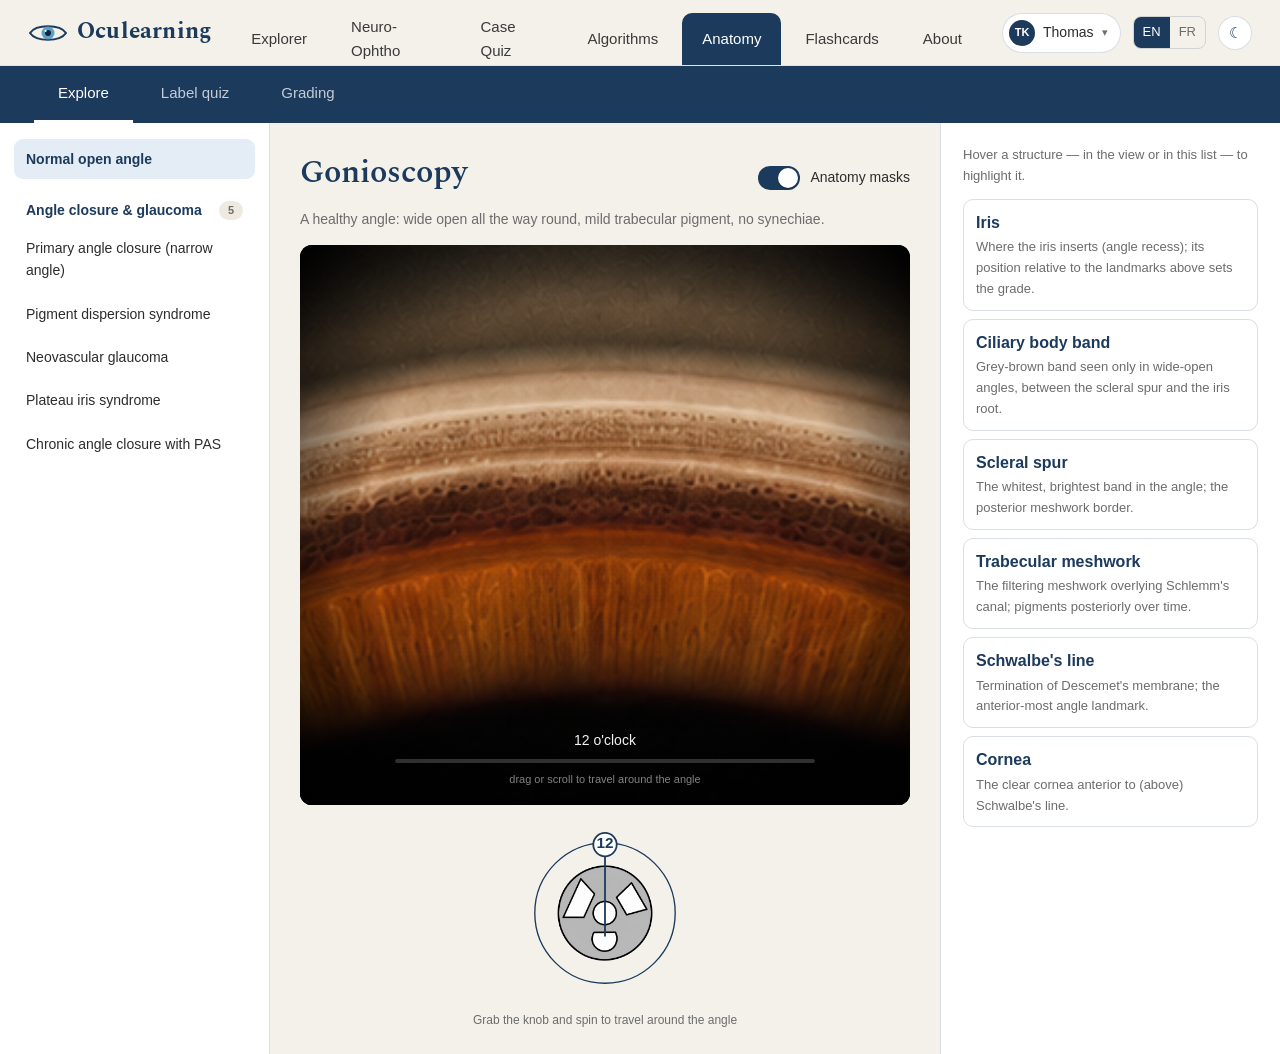
==== index.html @ 06ad2e5f "Initial commit: seamless disc-based gonioscopy simulator Interactive gonioscopy trainer themed to ma" ====
<!DOCTYPE html>
<html lang="en">
<head>
<meta charset="UTF-8">
<meta name="viewport" content="width=device-width, initial-scale=1">
<title>Gonioscopy Simulator | OcuLearning</title>
<link rel="preconnect" href="https://fonts.googleapis.com">
<link rel="preconnect" href="https://fonts.gstatic.com" crossorigin>
<link href="https://fonts.googleapis.com/css2?family=Spectral:wght@500;600;700&display=swap" rel="stylesheet">
<link rel="stylesheet" href="styles.css">
<style>
  .stage { position: relative; width: 100%; height: 560px; background: #000;
    border-radius: 12px; overflow: hidden; cursor: grab; touch-action: none; }
  .stage.dragging { cursor: grabbing; }
  .stage canvas { display: block; width: 100%; height: 100%; }
  #vignette { position: absolute; inset: 0; pointer-events: none;
    background: radial-gradient(ellipse 72% 78% at 50% 50%, rgba(0,0,0,0) 54%,
      rgba(0,0,0,0.55) 76%, rgba(0,0,0,0.96) 92%, #000 100%); }
  #hud { position: absolute; left: 0; right: 0; bottom: 0; padding: 14px 18px 16px; pointer-events: none;
    background: linear-gradient(to top, rgba(0,0,0,0.5), transparent); }
  #label { color: #f2f2f2; font-size: 14px; font-weight: 500; text-align: center; margin-bottom: 8px; }
  #track { position: relative; height: 4px; border-radius: 2px; background: rgba(255,255,255,0.18);
    max-width: 420px; margin: 0 auto; }
  #fill { position: absolute; left: 0; top: 0; height: 100%; border-radius: 2px; background: rgba(255,255,255,0.85); width: 0; }
  #hint { color: rgba(255,255,255,0.5); font-size: 11px; text-align: center; margin-top: 8px; }
  #hoverlabel { position: fixed; transform: translate(14px, -50%); pointer-events: none; padding: 4px 9px;
    border-radius: 6px; font-size: 12px; font-weight: 500; color: #fff; background: rgba(20,20,22,0.82);
    border: 0.5px solid rgba(255,255,255,0.18); opacity: 0; transition: opacity .12s; white-space: nowrap; z-index: 5; }
  #calib { display: none; }
</style>
</head>
<body>

<!-- ===== OcuLearning top nav ===== -->
<nav class="topnav">
  <div class="brand">
    <svg class="logo-eye" viewBox="0 0 40 24" aria-hidden="true">
      <path d="M2 12 C 8 3, 32 3, 38 12 C 32 21, 8 21, 2 12 Z" fill="none" stroke="#1b3a5c" stroke-width="2"/>
      <circle cx="20" cy="12" r="6.5" fill="#5aa0c8"/>
      <circle cx="20" cy="12" r="3" fill="#12233a"/>
      <circle cx="17.6" cy="9.8" r="1.1" fill="#fff"/>
    </svg>
    <span class="brand-name">Oculearning</span>
  </div>
  <div class="topnav-links">
    <a>Explorer</a>
    <a>Neuro-Ophtho</a>
    <a>Case Quiz</a>
    <a>Algorithms</a>
    <a class="active">Anatomy</a>
    <a>Flashcards</a>
    <a>About</a>
  </div>
  <div class="topnav-right">
    <div class="user-chip"><span class="avatar">TK</span> Thomas <span class="chev">▾</span></div>
    <div class="lang"><span class="on">EN</span><span>FR</span></div>
    <button class="icon-btn" title="Toggle theme">☾</button>
  </div>
</nav>

<!-- ===== navy sub-nav: gonioscopy modes ===== -->
<div class="subnav">
  <div class="mode-tabs">
    <div class="mode-tab active" data-mode="explore">Explore</div>
    <div class="mode-tab" data-mode="label">Label quiz</div>
    <div class="mode-tab" data-mode="grading">Grading</div>
  </div>
</div>

<main class="app-main">
  <!-- left sidebar: pathologies -->
  <aside class="sidebar" id="sidebar"></aside>

  <!-- centre: the angle view -->
  <section class="stage-col">
    <div class="stage-head">
      <h1 class="page-title">Gonioscopy</h1>
      <label class="mask-toggle">
        <input type="checkbox" id="mask-switch" checked>
        <span class="switch"></span>
        <span>Anatomy masks</span>
      </label>
    </div>
    <p id="case-desc"></p>
    <div class="stage" id="stage">
      <canvas id="c"></canvas>
      <div id="vignette"></div>
      <div id="hoverlabel"></div>
      <div id="calib"></div>
      <div id="hud">
        <div id="label">—</div>
        <div id="track"><div id="fill"></div></div>
        <div id="hint">drag or scroll to travel around the angle</div>
      </div>
    </div>
    <div class="stage-controls">
      <div class="dial-wrap">
        <svg id="dial-svg" viewBox="0 0 200 200" aria-label="Clock-hour dial">
          <circle class="dial-ring" cx="100" cy="100" r="78"/>
          <!-- rotor: reel image + indicator line + knob all spin together about the centre -->
          <g id="dial-rotor">
            <image href="reel.png" x="46" y="46" width="108" height="108"/>
            <!-- indicator: knob → semi-circle (bottom of the reel), drawn on top -->
            <line id="dial-indicator" x1="100" y1="24" x2="100" y2="126"/>
            <circle id="knob-c" class="knob-bg" cx="100" cy="24" r="13"/>
          </g>
          <text id="knob-num" x="100" y="24">12</text>
        </svg>
      </div>
      <div class="dial-caption">Grab the knob and spin to travel around the angle</div>
    </div>
  </section>

  <!-- right: mode panel -->
  <section class="panel-col">
    <div id="explore-panel">
      <p class="hint-text">Hover a structure — in the view or in this list — to highlight it.</p>
      <ul id="explore-list"></ul>
    </div>
    <div id="label-panel" style="display:none;">
      <p id="label-prompt"></p>
      <p class="hint-text">Move over the structure in the view and click it.</p>
      <div id="label-feedback" class="feedback"></div>
      <div id="label-score" class="score-line"></div>
      <button id="label-next">New structure</button>
    </div>
    <div id="grading-panel" style="display:none;">
      <p class="hint-text">Shaffer grade + Spaeth notation for the selected case at the current clock hour.</p>
      <div id="grading-info"></div>
    </div>
  </section>
</main>

<script src="data.js"></script>
<script src="viewer.js"></script>
<script src="app-glue.js"></script>
</body>
</html>
---- styles.css ----
/* Gonioscopy Simulator — themed to match the OcuLearning design language:
   warm cream background, deep-navy secondary nav, serif headings over a clean
   sans body, thin-outline pill buttons, subtle count badges. */

:root {
  --cream: #f4f1ea;        /* page background */
  --surface: #ffffff;      /* cards */
  --surface-2: #efeae0;    /* subtle fills */
  --navy: #1b3a5c;         /* deep navy accent / sub-nav */
  --navy-hi: #24507e;
  --ink: #2c2c2c;          /* body text */
  --muted: #6c6c6c;
  --line: rgba(27, 58, 92, 0.16);
  --serif: "Spectral", Georgia, "Iowan Old Style", "Times New Roman", serif;
  --sans: -apple-system, BlinkMacSystemFont, "Segoe UI", Roboto, Helvetica, Arial, sans-serif;
}

* { box-sizing: border-box; }
body { margin: 0; background: var(--cream); color: var(--ink); font-family: var(--sans);
  line-height: 1.6; -webkit-font-smoothing: antialiased; }

h1, h2, h3 { font-family: var(--serif); color: var(--navy); font-weight: 600; margin: 0; }

/* ---- header ---- */
header { padding: 26px 34px 0; }
header h1 { font-size: 34px; letter-spacing: 0.2px; }
header p { color: var(--muted); font-size: 15px; margin: 5px 0 0; }

/* ---- navy secondary nav holding the mode tabs ---- */
.subnav { background: var(--navy); margin-top: 18px; padding: 0 34px; }
.mode-tabs { display: flex; gap: 4px; max-width: 1280px; }
.mode-tab { padding: 15px 24px; color: rgba(255, 255, 255, 0.74); font-size: 15px; font-weight: 500;
  cursor: pointer; border-bottom: 3px solid transparent; user-select: none; transition: color .15s; }
.mode-tab:hover { color: #fff; }
.mode-tab.active { color: #fff; border-bottom-color: #fff; }

/* ---- layout ---- */
main { display: flex; gap: 30px; padding: 28px 34px 48px; align-items: flex-start;
  max-width: 1280px; flex-wrap: wrap; }
.left-col { flex: 1 1 600px; min-width: 320px; }
.right-col { flex: 1 1 330px; min-width: 290px;
  background: var(--surface); border: 0.5px solid var(--line); border-radius: 14px; padding: 20px 22px; }

/* ---- case selector row ---- */
.controls-row { display: flex; align-items: center; gap: 10px; margin-bottom: 8px; }
.controls-row label { font-weight: 600; color: var(--navy); }
select { font-family: var(--sans); font-size: 14px; padding: 8px 12px; border: 1px solid var(--line);
  border-radius: 9px; background: var(--surface); color: var(--ink); cursor: pointer; }
#case-desc { color: var(--muted); font-size: 14px; margin: 0 0 14px; }

/* ---- stage header: title + mask toggle ---- */
.stage-head { display: flex; align-items: center; justify-content: space-between; gap: 16px; }

/* iOS-style toggle switch for the anatomy masks */
.mask-toggle { display: inline-flex; align-items: center; gap: 10px; cursor: pointer;
  font-size: 14px; color: var(--ink); user-select: none; }
.mask-toggle input { position: absolute; opacity: 0; width: 0; height: 0; }
.mask-toggle .switch { position: relative; width: 42px; height: 24px; border-radius: 24px;
  background: #c8c8c8; transition: background .16s; flex: none; }
.mask-toggle .switch::after { content: ""; position: absolute; top: 2px; left: 2px;
  width: 20px; height: 20px; border-radius: 50%; background: #fff;
  box-shadow: 0 1px 2px rgba(0,0,0,.3); transition: transform .16s; }
.mask-toggle input:checked + .switch { background: var(--navy); }
.mask-toggle input:checked + .switch::after { transform: translateX(18px); }

/* ---- clock-hour dial ---- */
.stage-controls { display: flex; flex-direction: column; align-items: center; gap: 8px; margin-top: 18px; }
.dial-wrap { width: 180px; height: 180px; touch-action: none; }
#dial-svg { width: 100%; height: 100%; cursor: grab; display: block; }
#dial-svg:active { cursor: grabbing; }
.dial-ring { fill: none; stroke: var(--navy); stroke-width: 1.5; }
#dial-indicator { stroke: var(--navy); stroke-width: 2; }
.knob-bg { fill: #fff; stroke: var(--navy); stroke-width: 2; }
#knob-num { font-family: var(--sans); font-size: 17px; font-weight: 600; fill: var(--navy);
  text-anchor: middle; dominant-baseline: central; pointer-events: none; }
.dial-caption { font-size: 12px; color: var(--muted); }

button { font-family: var(--sans); font-size: 14px; padding: 8px 16px; border-radius: 9px;
  border: 1px solid var(--line); background: var(--surface); color: var(--navy); cursor: pointer;
  transition: background .15s, border-color .15s; }
button:hover { background: var(--surface-2); border-color: var(--navy); }
button:active { transform: scale(0.98); }

/* ---- explore structure list ---- */
.hint-text { font-size: 13px; color: var(--muted); margin: 0 0 12px; }
#explore-list { list-style: none; padding: 0; margin: 0; }
#explore-list li { padding: 10px 12px; border-radius: 10px; border: 0.5px solid var(--line);
  margin-bottom: 8px; transition: background .12s, border-color .12s; }
#explore-list li.hot { background: rgba(214, 150, 60, 0.15); border-color: rgba(214, 150, 60, 0.55); }
#explore-list .s-name { font-weight: 600; color: var(--navy); }
#explore-list .s-desc { font-size: 13px; color: var(--muted); margin-top: 2px; }

/* ---- quiz panels ---- */
#label-prompt { font-size: 16px; }
#label-prompt b, #grading-info b { color: var(--navy); }
.feedback { min-height: 22px; font-weight: 600; margin: 10px 0; }
.feedback.ok { color: #1a7f4b; }
.feedback.no { color: #b23b3b; }
.score-line { color: var(--muted); font-size: 14px; }
#grading-info p { margin: 6px 0; font-size: 14px; }
#grading-info b { font-size: 15px; }

/* ============ OcuLearning top nav ============ */
.topnav { display: flex; align-items: stretch; justify-content: space-between; gap: 20px;
  background: var(--cream); padding: 0 28px; height: 66px; border-bottom: 1px solid rgba(0,0,0,0.06); }
.brand { display: flex; align-items: center; gap: 9px; }
.logo-eye { width: 40px; height: 24px; }
.brand-name { font-family: var(--serif); font-weight: 700; font-size: 23px; color: var(--navy); letter-spacing: .2px; }

.topnav-links { display: flex; align-items: stretch; gap: 4px; flex: 1; justify-content: center; }
.topnav-links a { display: flex; align-items: center; padding: 0 20px; font-size: 15px; color: #3a3a3a;
  cursor: pointer; text-decoration: none; border-radius: 10px 10px 0 0; align-self: flex-end; height: 52px; }
.topnav-links a:hover { color: var(--navy); }
.topnav-links a.active { background: var(--navy); color: #fff; font-weight: 500; }

.topnav-right { display: flex; align-items: center; gap: 12px; }
.user-chip { display: flex; align-items: center; gap: 8px; padding: 6px 12px 6px 6px; border-radius: 22px;
  border: 1px solid var(--line); background: var(--surface); font-size: 14px; color: var(--ink); }
.avatar { width: 26px; height: 26px; border-radius: 50%; background: var(--navy); color: #fff;
  display: flex; align-items: center; justify-content: center; font-size: 11px; font-weight: 600; }
.chev { color: var(--muted); font-size: 11px; }
.lang { display: flex; border: 1px solid var(--line); border-radius: 8px; overflow: hidden; font-size: 13px; }
.lang span { padding: 5px 9px; color: var(--muted); }
.lang .on { background: var(--navy); color: #fff; }
.icon-btn { width: 34px; height: 34px; border-radius: 50%; border: 1px solid var(--line);
  background: var(--surface); font-size: 15px; cursor: pointer; padding: 0; }

/* subnav sits flush under the nav, its active tab aligned with the navy top tab */
.subnav { margin-top: 0; }

/* ============ app layout: sidebar | stage | panel ============ */
.app-main { display: flex; gap: 0; align-items: stretch; max-width: none; padding: 0; }
.sidebar { width: 270px; flex: none; background: var(--surface); border-right: 1px solid var(--line);
  padding: 16px 14px; min-height: calc(100vh - 66px - 51px); }
.side-item { padding: 9px 12px; border-radius: 9px; cursor: pointer; font-size: 14px; color: var(--ink);
  margin-bottom: 3px; }
.side-item:hover { background: var(--surface-2); }
.side-item.active { background: #e4edf6; color: var(--navy); font-weight: 600; }
.side-group { margin-top: 14px; }
.side-group-head { display: flex; align-items: center; justify-content: space-between; padding: 6px 12px;
  font-weight: 700; color: var(--navy); font-size: 14px; }
.badge { background: var(--surface-2); color: var(--muted); border-radius: 20px; font-size: 11px;
  font-weight: 600; padding: 1px 9px; }

.stage-col { flex: 1 1 560px; min-width: 320px; padding: 24px 30px; }
.page-title { font-size: 32px; margin-bottom: 10px; }
.panel-col { width: 340px; flex: none; background: var(--surface); border-left: 1px solid var(--line);
  padding: 22px 22px; }

@media (max-width: 1100px) {
  .topnav-links { display: none; }
  .app-main { flex-wrap: wrap; }
  .sidebar, .panel-col { width: 100%; border: none; border-bottom: 1px solid var(--line); min-height: 0; }
  .stage-col { flex: 1 1 100%; }
}
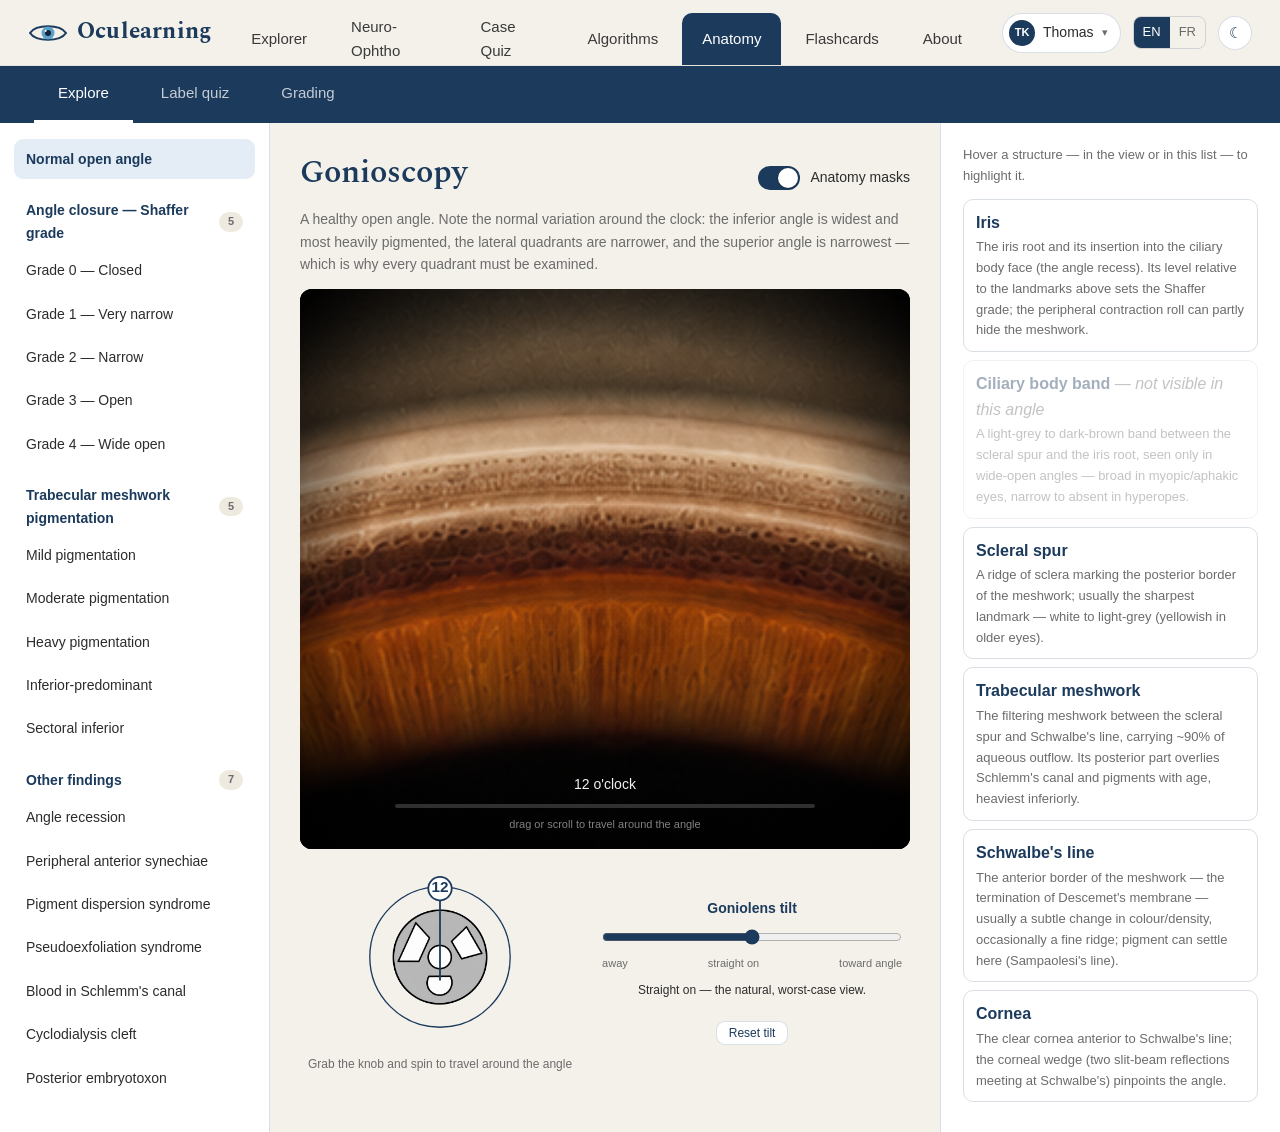
==== commit 7871aeb5: "True 360° angle navigation, goniolens tilt, and textbook-accurate pathologies Navigation: the disc w" ====
--- a/index.html
+++ b/index.html
@@ -94,6 +94,7 @@
       </div>
     </div>
     <div class="stage-controls">
+      <div class="control-block">
       <div class="dial-wrap">
         <svg id="dial-svg" viewBox="0 0 200 200" aria-label="Clock-hour dial">
           <circle class="dial-ring" cx="100" cy="100" r="78"/>
@@ -108,6 +109,16 @@
         </svg>
       </div>
       <div class="dial-caption">Grab the knob and spin to travel around the angle</div>
+      </div>
+
+      <div class="control-block tilt-block">
+        <div class="tilt-head">Goniolens tilt</div>
+        <input type="range" id="tilt-range" min="-100" max="100" value="0" step="1"
+               aria-label="Goniolens tilt">
+        <div class="tilt-scale"><span>away</span><span>straight on</span><span>toward angle</span></div>
+        <div class="tilt-caption" id="tilt-caption">Straight on — the natural, worst-case view.</div>
+        <button id="tilt-reset" class="tilt-reset">Reset tilt</button>
+      </div>
     </div>
   </section>
 
--- a/styles.css
+++ b/styles.css
@@ -64,7 +64,18 @@
 .mask-toggle input:checked + .switch::after { transform: translateX(18px); }
 
 /* ---- clock-hour dial ---- */
-.stage-controls { display: flex; flex-direction: column; align-items: center; gap: 8px; margin-top: 18px; }
+.stage-controls { display: flex; flex-wrap: wrap; align-items: center; justify-content: center;
+  gap: 30px; margin-top: 18px; }
+.control-block { display: flex; flex-direction: column; align-items: center; gap: 8px; }
+
+/* ---- goniolens tilt ---- */
+.tilt-block { max-width: 300px; flex: 1 1 240px; }
+.tilt-head { font-weight: 600; color: var(--navy); font-size: 14px; }
+#tilt-range { width: 100%; accent-color: var(--navy); cursor: pointer; }
+.tilt-scale { display: flex; justify-content: space-between; width: 100%;
+  font-size: 11px; color: var(--muted); }
+.tilt-caption { font-size: 12px; color: var(--ink); text-align: center; min-height: 32px; }
+.tilt-reset { font-size: 12px; padding: 4px 12px; }
 .dial-wrap { width: 180px; height: 180px; touch-action: none; }
 #dial-svg { width: 100%; height: 100%; cursor: grab; display: block; }
 #dial-svg:active { cursor: grabbing; }
@@ -87,6 +98,8 @@
 #explore-list li { padding: 10px 12px; border-radius: 10px; border: 0.5px solid var(--line);
   margin-bottom: 8px; transition: background .12s, border-color .12s; }
 #explore-list li.hot { background: rgba(214, 150, 60, 0.15); border-color: rgba(214, 150, 60, 0.55); }
+#explore-list li.off { opacity: 0.4; pointer-events: none; }
+#explore-list li.off .s-name::after { content: " — not visible in this angle"; font-weight: 400; font-style: italic; color: var(--muted); }
 #explore-list .s-name { font-weight: 600; color: var(--navy); }
 #explore-list .s-desc { font-size: 13px; color: var(--muted); margin-top: 2px; }
 
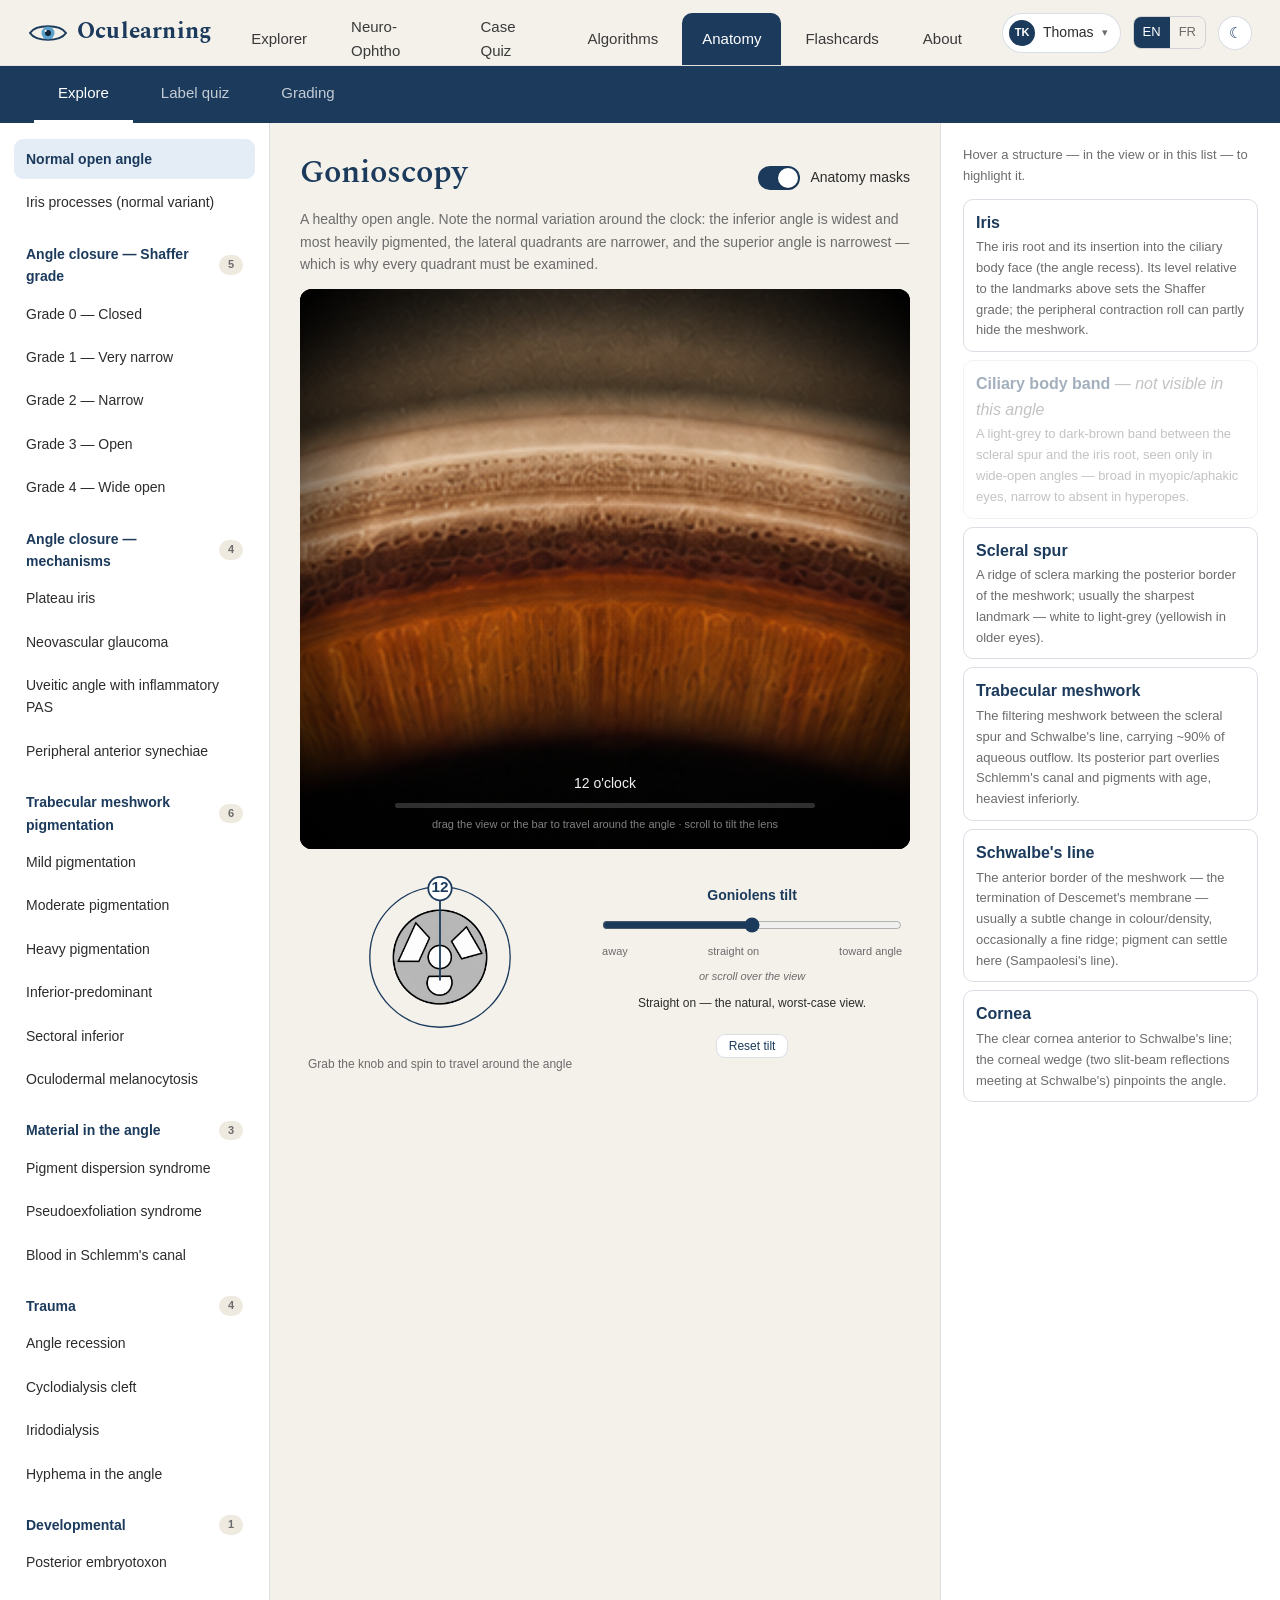
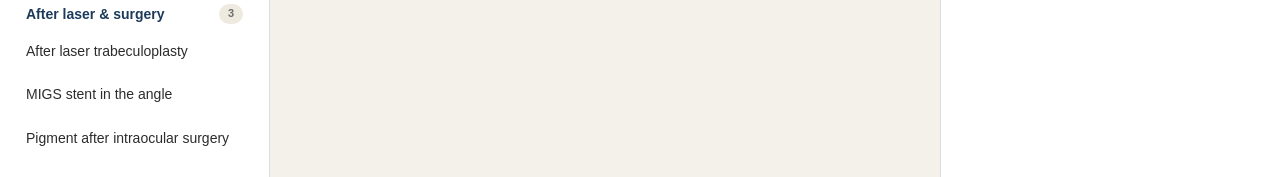
==== commit 129fee29: "Give the wheel to the goniolens tilt; add a scrub bar for travelling Scrolling over the view no long" ====
--- a/index.html
+++ b/index.html
@@ -19,9 +19,12 @@
   #hud { position: absolute; left: 0; right: 0; bottom: 0; padding: 14px 18px 16px; pointer-events: none;
     background: linear-gradient(to top, rgba(0,0,0,0.5), transparent); }
   #label { color: #f2f2f2; font-size: 14px; font-weight: 500; text-align: center; margin-bottom: 8px; }
-  #track { position: relative; height: 4px; border-radius: 2px; background: rgba(255,255,255,0.18);
-    max-width: 420px; margin: 0 auto; }
-  #fill { position: absolute; left: 0; top: 0; height: 100%; border-radius: 2px; background: rgba(255,255,255,0.85); width: 0; }
+  #track { position: relative; height: 5px; border-radius: 3px; background: rgba(255,255,255,0.18);
+    max-width: 420px; margin: 0 auto; pointer-events: auto; cursor: ew-resize;
+    touch-action: none; transition: height .12s, background .12s; }
+  #track::before { content: ""; position: absolute; inset: -11px 0; }  /* grab area */
+  #track:hover { height: 7px; background: rgba(255,255,255,0.28); }
+  #fill { position: absolute; left: 0; top: 0; height: 100%; border-radius: 3px; background: rgba(255,255,255,0.85); width: 0; }
   #hint { color: rgba(255,255,255,0.5); font-size: 11px; text-align: center; margin-top: 8px; }
   #hoverlabel { position: fixed; transform: translate(14px, -50%); pointer-events: none; padding: 4px 9px;
     border-radius: 6px; font-size: 12px; font-weight: 500; color: #fff; background: rgba(20,20,22,0.82);
@@ -90,7 +93,7 @@
       <div id="hud">
         <div id="label">—</div>
         <div id="track"><div id="fill"></div></div>
-        <div id="hint">drag or scroll to travel around the angle</div>
+        <div id="hint">drag the view or the bar to travel around the angle &middot; scroll to tilt the lens</div>
       </div>
     </div>
     <div class="stage-controls">
@@ -116,6 +119,7 @@
         <input type="range" id="tilt-range" min="-100" max="100" value="0" step="1"
                aria-label="Goniolens tilt">
         <div class="tilt-scale"><span>away</span><span>straight on</span><span>toward angle</span></div>
+        <div class="tilt-hint">or scroll over the view</div>
         <div class="tilt-caption" id="tilt-caption">Straight on — the natural, worst-case view.</div>
         <button id="tilt-reset" class="tilt-reset">Reset tilt</button>
       </div>
--- a/styles.css
+++ b/styles.css
@@ -74,6 +74,7 @@
 #tilt-range { width: 100%; accent-color: var(--navy); cursor: pointer; }
 .tilt-scale { display: flex; justify-content: space-between; width: 100%;
   font-size: 11px; color: var(--muted); }
+.tilt-hint { font-size: 11px; color: var(--muted); font-style: italic; }
 .tilt-caption { font-size: 12px; color: var(--ink); text-align: center; min-height: 32px; }
 .tilt-reset { font-size: 12px; padding: 4px 12px; }
 .dial-wrap { width: 180px; height: 180px; touch-action: none; }
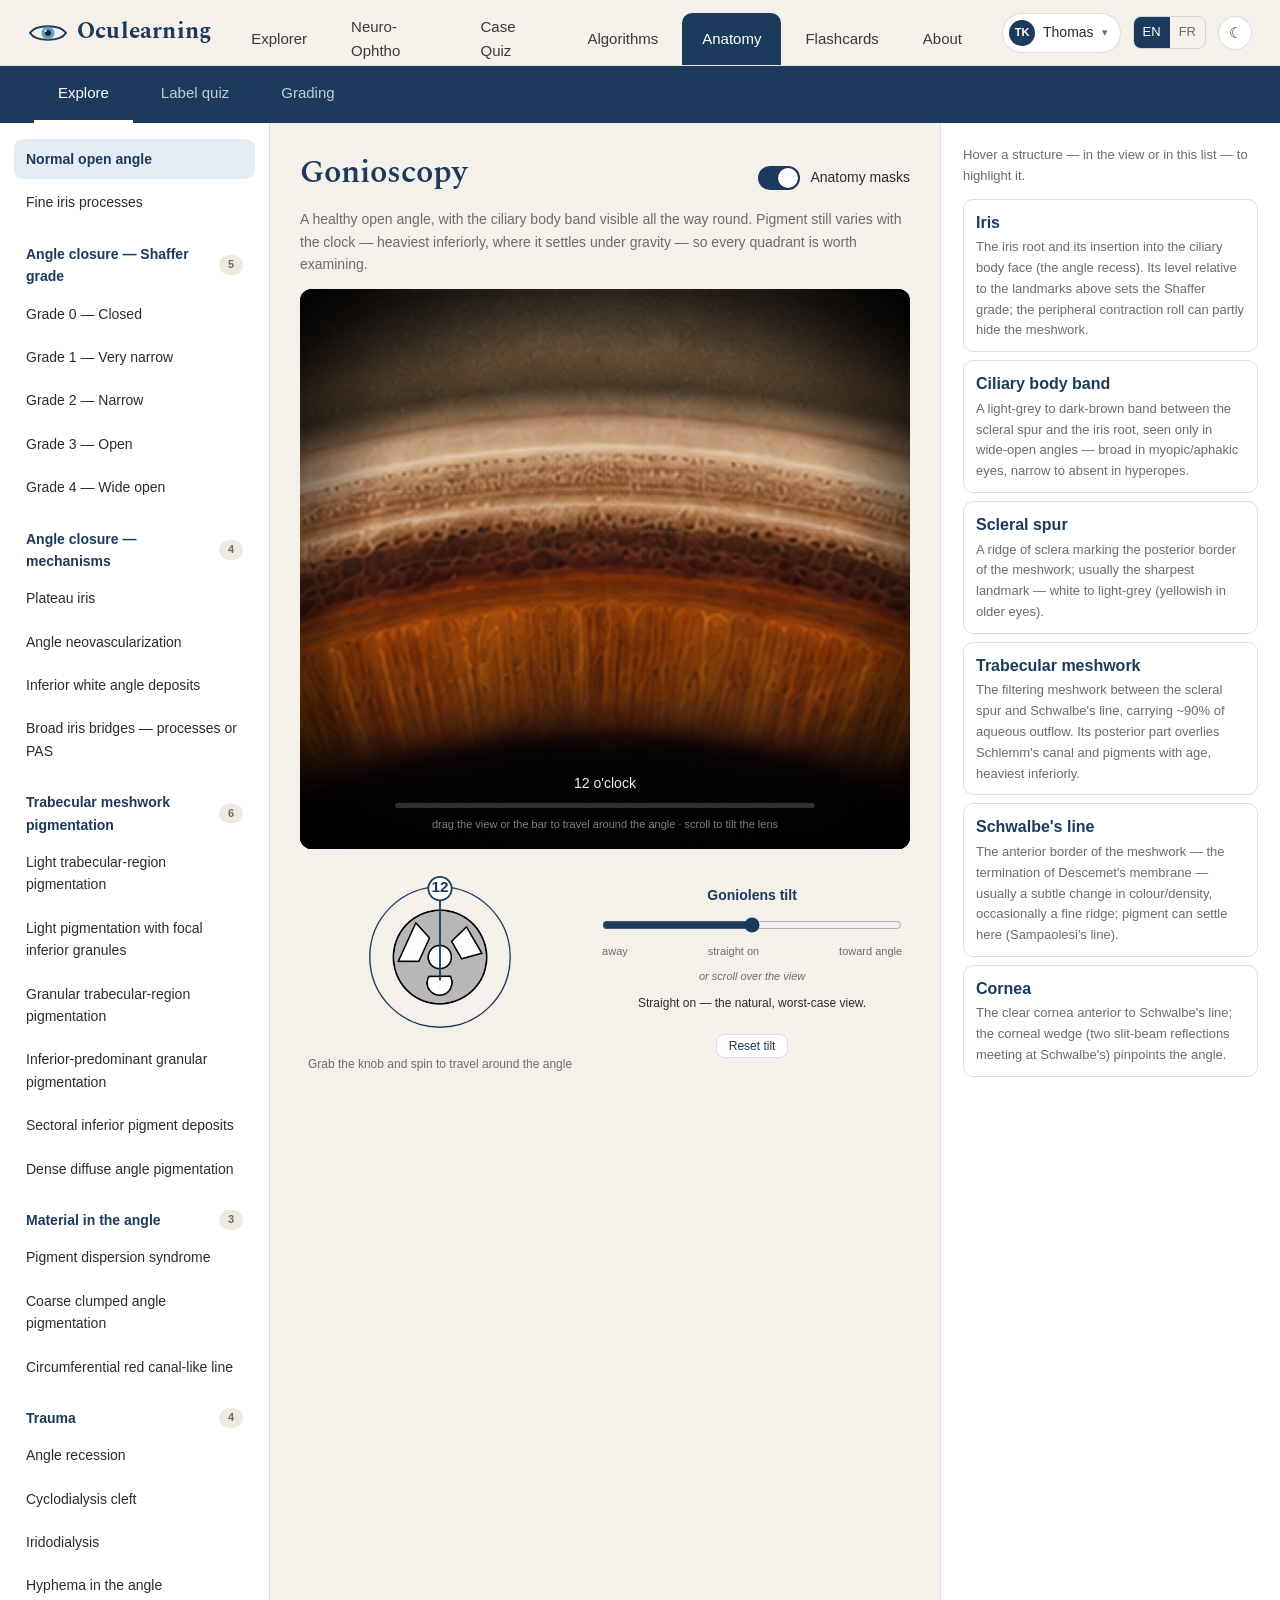
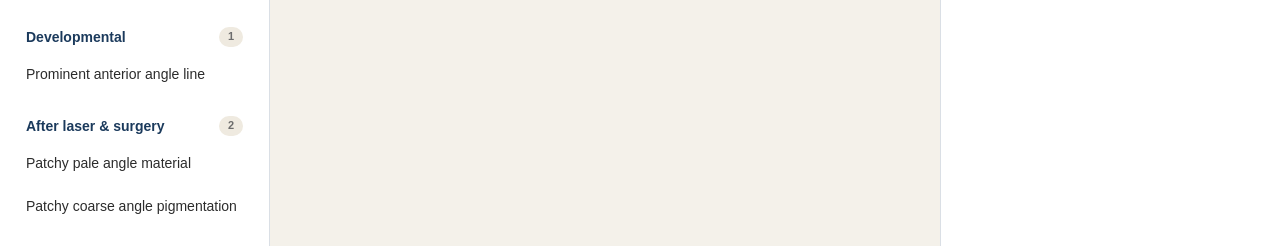
==== commit a18a4aac: "Apply the Sep-07 reconciled atlas migration across all 27 cases Adopts the verified OcuLearning reco" ====
--- a/index.html
+++ b/index.html
@@ -84,6 +84,7 @@
         <span>Anatomy masks</span>
       </label>
     </div>
+    <p id="case-note" class="case-note" hidden></p>
     <p id="case-desc"></p>
     <div class="stage" id="stage">
       <canvas id="c"></canvas>
--- a/styles.css
+++ b/styles.css
@@ -47,6 +47,11 @@
 select { font-family: var(--sans); font-size: 14px; padding: 8px 12px; border: 1px solid var(--line);
   border-radius: 9px; background: var(--surface); color: var(--ink); cursor: pointer; }
 #case-desc { color: var(--muted); font-size: 14px; margin: 0 0 14px; }
+/* shown when a case has no confirmed exemplar, or its plate does not
+   demonstrate the entity — the picture must not stand as evidence */
+.case-note { font-size: 13px; color: #7a5320; background: rgba(214, 150, 60, 0.13);
+  border: 1px solid rgba(214, 150, 60, 0.42); border-left-width: 3px;
+  border-radius: 8px; padding: 9px 12px; margin: 0 0 10px; }
 
 /* ---- stage header: title + mask toggle ---- */
 .stage-head { display: flex; align-items: center; justify-content: space-between; gap: 16px; }
@@ -60,6 +65,9 @@
 .mask-toggle .switch::after { content: ""; position: absolute; top: 2px; left: 2px;
   width: 20px; height: 20px; border-radius: 50%; background: #fff;
   box-shadow: 0 1px 2px rgba(0,0,0,.3); transition: transform .16s; }
+.mask-toggle.disabled { opacity: 0.4; cursor: not-allowed; }
+.mask-toggle.disabled .switch { background: #c8c8c8 !important; }
+.mask-toggle.disabled .switch::after { transform: none !important; }
 .mask-toggle input:checked + .switch { background: var(--navy); }
 .mask-toggle input:checked + .switch::after { transform: translateX(18px); }
 
